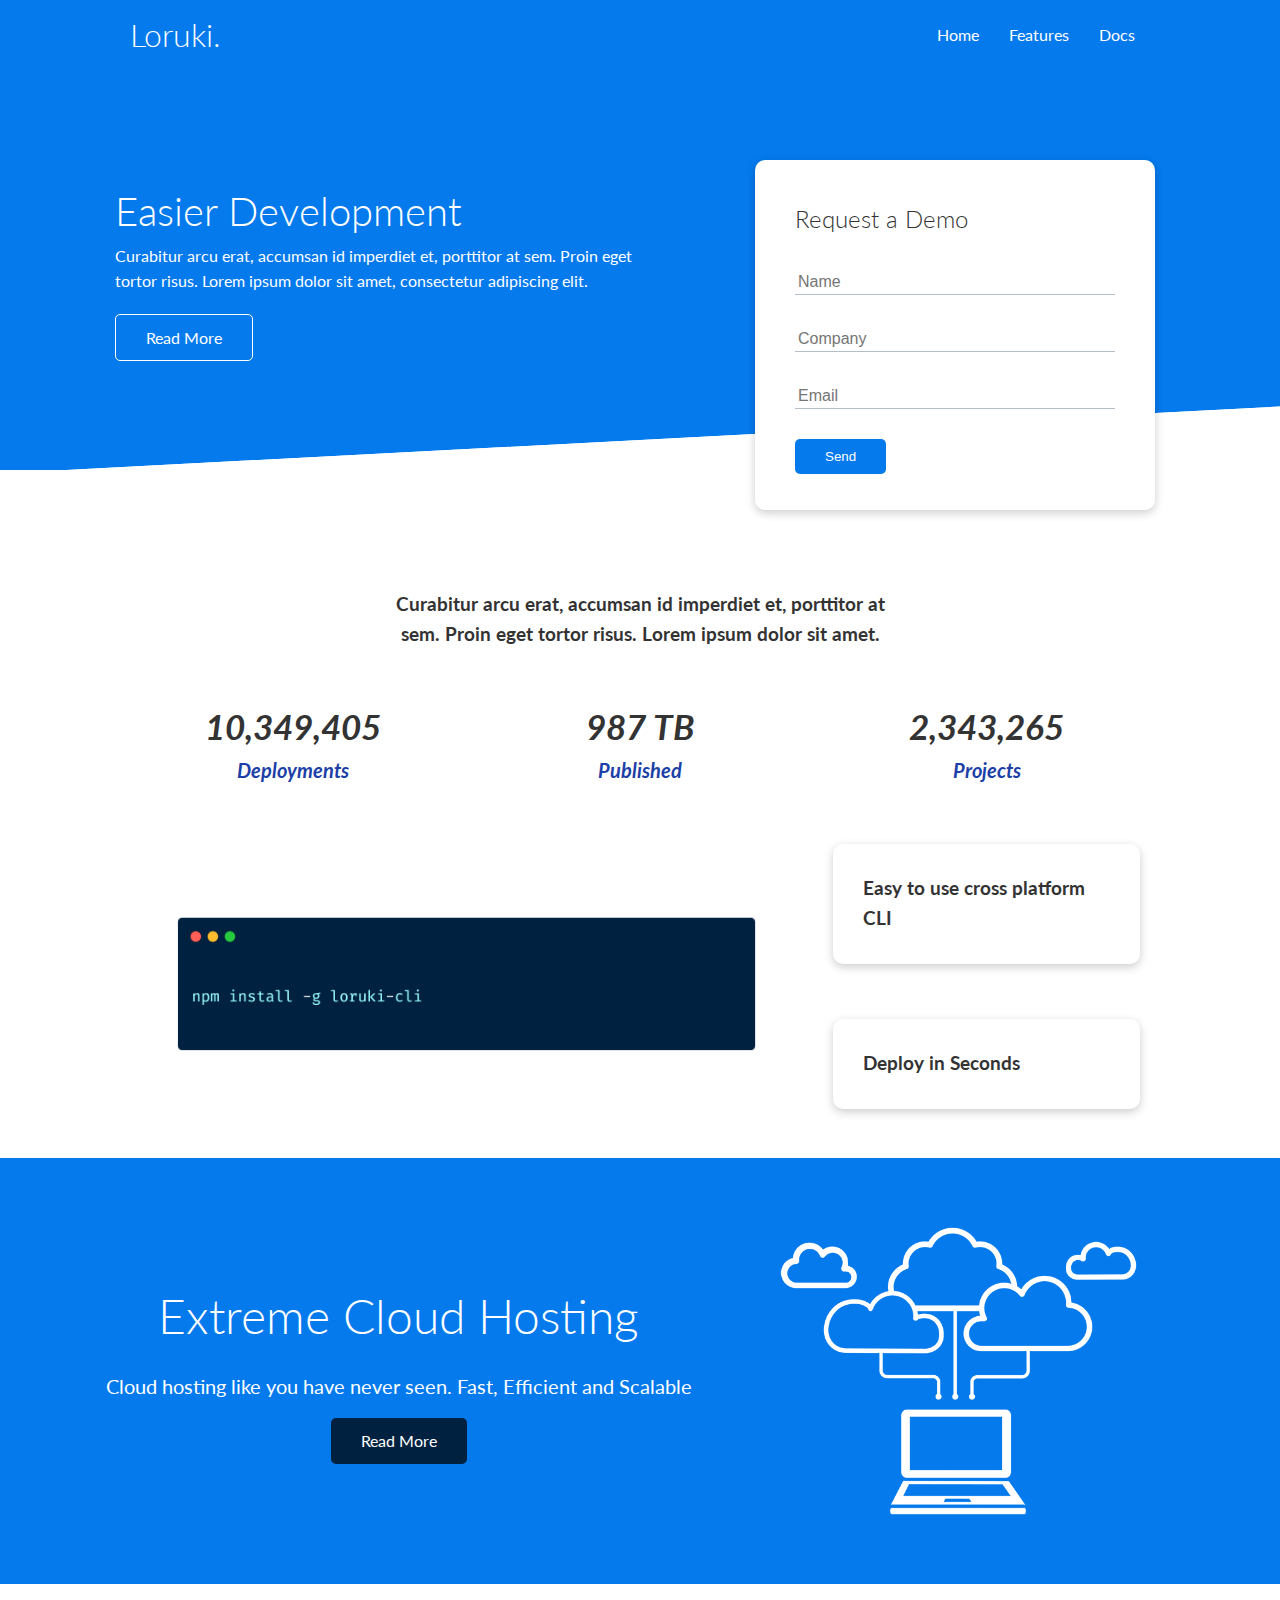
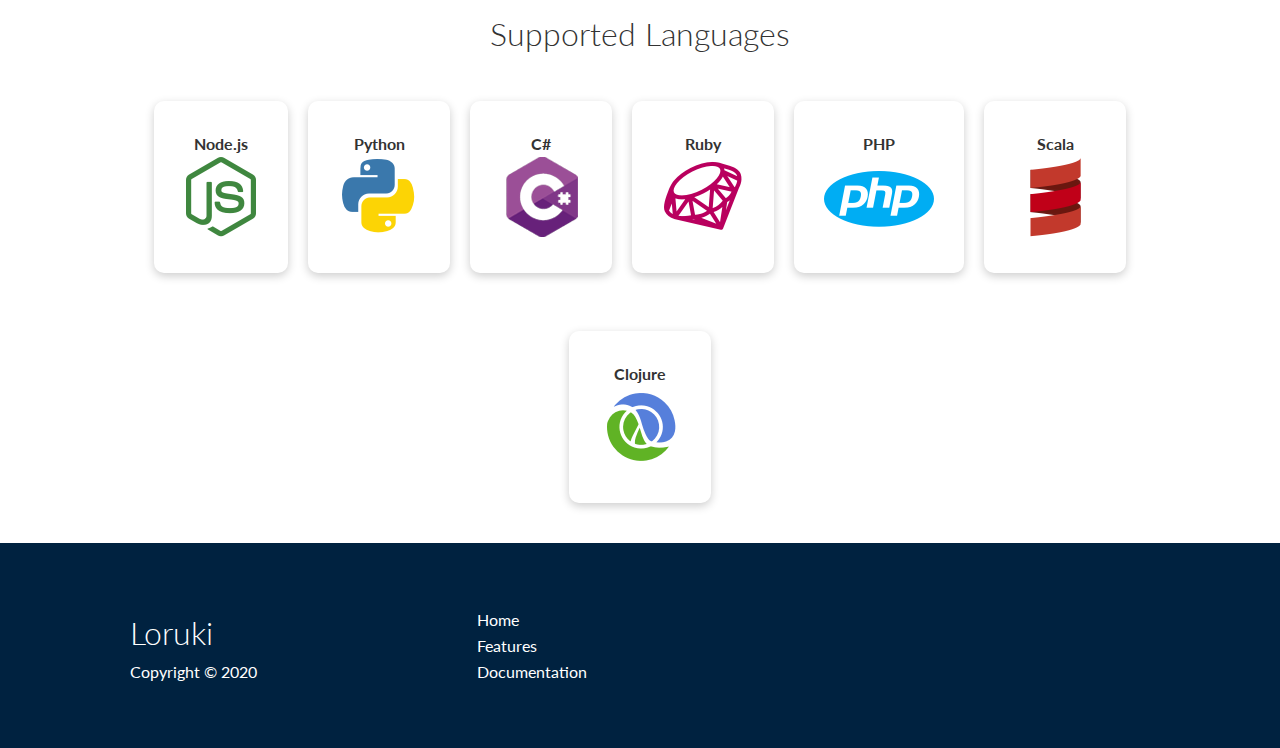
==== index.html @ c850ba3a "Initial Commit A" ====
<!DOCTYPE html>
<html lang="en">
<head>
    <meta charset="UTF-8">
    <meta name="viewport" content="width=device-width, initial-scale=1.0">
    <link rel="stylesheet" href="https://cdnjs.cloudflare.com/ajax/libs/font-awesome/5.15.3/css/all.min.css" integrity="sha512-iBBXm8fW90+nuLcSKlbmrPcLa0OT92xO1BIsZ+ywDWZCvqsWgccV3gFoRBv0z+8dLJgyAHIhR35VZc2oM/gI1w==" crossorigin="anonymous" />
    <title>Loruki | Cloud hosting for everyone</title>   
    <link rel="stylesheet" href="utilities.css">
    <link rel="stylesheet" href="style.css">
</head>

<body>
    <!-- NavBar -->
    <div class="navbar">
        <div class="container flex">
            <h1 class="logo">Loruki.</h1>
            <nav>
                <ul>
                    <li><a href="index.html">Home</a></li>
                    <li><a href="features.html">Features</a></li>
                    <li><a href="docs.html">Docs</a></li>
                </ul>
            </nav>
        </div>

    </div>

    <!-- Showcase -->
    <section class="showcase">
        <div class="container grid">
            <div class="showcase-text">
                <h1>Easier Development</h1>
                <p>
                    Curabitur arcu erat, accumsan id imperdiet et, porttitor at sem. Proin eget tortor risus. 
                    Lorem ipsum dolor sit amet, consectetur adipiscing elit. 
                    <!--Curabitur non nulla sit amet nisl tempus convallis quis ac lectus.-->
                </p>
                <a href="features.html" class="btn btn-outline">Read More</a>
            </div>

            <div class="showcase-form card">
                <h2> Request a Demo</h2>
                <form name="contact" method="POST" netlify-honeypot="bot-field" data-netlify="true">
                    <input type="hidden" name="form-name" value="contact">
                    <p class="hidden">
                        <label>Don’t fill this out if you’re human: <input name="bot-field" /></label>
                      </p>
                    <div class="form-control">
                        <input type="text" name="name" placeholder="Name" required>
                    </div>
                    <div class="form-control">
                        <input type="text" name="company" placeholder="Company" required>
                    </div>
                    <div class="form-control">
                        <input type="email" name="email" placeholder="Email" required>
                    </div>
                    <input type="submit" value="Send" class="btn btn-primary">
                </form>
            </div>
        </div>
    </section>

    <!--Stats-->
    <section class="stats">
        <div class="container">
            <h3 class="stats-heading text-center my-1">
                Curabitur arcu erat, accumsan id imperdiet et, porttitor at sem. 
                Proin eget tortor risus. Lorem ipsum dolor sit amet.
            </h3>

            <div class="grid grid-3 text-center my-4">
                <div>
                    <i class="fas fa-server fa-3x">
                        <h3>10,349,405</h3>
                        <p class="text-secondary">Deployments</p>
                    </i>
                </div>
                <div>
                    <i class="fas fa-upload fa-3x">
                        <h3>987 TB</h3>
                        <p class="text-secondary">Published</p>
                    </i>
                </div>
                <div>
                    <i class="fas fa-project-diagram fa-3x">
                        <h3>2,343,265</h3>
                        <p class="text-secondary">Projects</p>
                    </i>
                </div>
            </div>
        </div>
    </section>

    <!-- CLI -->

    <section class="cli">
        <div class="container grid">
            <img src="images/cli.png" alt="">
            <div class="card">
                <h3> Easy to use cross platform CLI</h3>
            </div>
            <div class="card">
                <h3>Deploy in Seconds</h3>
            </div>
        </div>
    </section>

    <!-- Cloud -->
    <section class="cloud bg-primary my-2 py-2">
        <div class="container grid">
            <div class="text-center">
                <h2 class="lg">Extreme Cloud Hosting</h2>
                <p class="lead my-1">Cloud hosting like you have never seen. 
                    Fast, Efficient and Scalable</p>
                    <a href="features.html" class="btn btn-dark">Read More</a>
            </div>
            <img src="images/cloud.png" alt="">
        </div>
    </section>

    <!-- Languages -->

    <section class="languages">
        <h2 class="md text-center my-2">
            Supported Languages
        </h2>
        <div class="container flex">
            <div class="card">
                <h4>Node.js</h4>
                <img src="images/logos/node.png" alt="">
            </div>
            <div class="card">
                <h4>Python</h4>
                <img src="images/logos/python.png" alt="">
            </div>
            <div class="card">
                <h4>C#</h4>
                <img src="images/logos/csharp.png" alt="">
            </div>
            <div class="card">
                <h4>Ruby</h4>
                <img src="images/logos/ruby.png" alt="">
            </div>
            <div class="card">
                <h4>PHP</h4>
                <img src="images/logos/php.png" alt="">
            </div>
            <div class="card">
                <h4>Scala</h4>
                <img src="images/logos/scala.png" alt="">
            </div>
            <div class="card">
                <h4>Clojure</h4>
                <img src="images/logos/clojure.png" alt="">
            </div> 
        </div>
    </section>


    <!-- Footer -->
    <footer class="footer bg-dark py-5">
        <div class="container grid grid-3">
            <div>
                <h1>Loruki</h1>
                <p>Copyright &copy; 2020</p>
            </div>
            <nav>
                <ul>
                    <li><a href="index.html">Home</a></li>
                    <li><a href="features.html">Features</a></li>
                    <li><a href="docs.html">Documentation</a></li>
                </ul>
            </nav>

            <div class="social">
                <a href="#"><i class="fab fa-github fa-2x"></i></a>
                <a href="#"><i class="fab fa-facebook fa-2x"></i></a>
                <a href="#"><i class="fab fa-instagram fa-2x"></i></a>
                <a href="#"><i class="fab fa-twitter fa-2x"></i></a>
            </div>
        </div>
    </footer>
</body>

</html>
---- utilities.css ----
.container {
    max-width: 1100px;
    margin: 0 auto;
    overflow: auto;
    padding: 0 40px;
}

.card {
background-color: #fff;
border-radius: 10px;
box-shadow: 0 3px 10px rgba(0,0,0,0.2);
padding: 30px;
margin: 10px;
color: #333;
}

.btn {
    display: inline-block;
    padding: 10px 30px;
    cursor: pointer;
    background: var(--primary-color);
    color: #fff;
    border: none;
    border-radius: 5px;
    text-align: center;
}

.btn-outline {
    background-color: transparent;
    border: 1px #fff solid;
    margin-top: 20px;
}

.btn:hover {
    transform: scale(0.95);
}

/* Backgrounds & Colored Buttons */

.bg-primary, 
.btn-primary {
    background-color: var(--primary-color);
    color: #fff;
}

.bg-secondary, 
.btn-secondary {
    background-color: var(--secondary-color);
    color: #fff;
}

.bg-dark, 
.btn-dark {
    background-color: var(--dark-color);
    color: #fff;
}

.bg-light, 
.btn-light {
    background-color: var(--light-color);
    color: #333;
}

.bg-primary a, 
.btn-primary a,
.bg-secondary a, 
.btn-secondary a,
.bg-dark a, 
.btn-dark a {
    color: #fff;
}

/*Text colors */

.text-primary {
    color: var(--primary-color);
}

.text-secondary {
    color: var(--secondary-color);
}

.text-dark {
    color: var(--dark-color);
}

.text-light {
    color: var(--light-color);
}

/* Text Sizes */

.lead {
    font-size: 20px;
}

.sm {
    font-size: 1rem;
}

.md {
    font-size: 2rem;
}

.lg {
    font-size: 3rem;
}

.xl {
    font-size: 4rem;
}

.text-center {
    text-align: center;
}

/* Alert */

.alert {
    background-color: var(--light-color);
    padding: 10px 20px;
    font-weight: bold;
    margin: 15px 0;
}

.alert i {
    margin-right: 10px;
}

.alert-success {
    background-color: var(--success-color);
    color: #fff;
}

.alert-error {
    background-color: var(--error-color);
    color: #fff;
}

.flex {
    display: flex;
    justify-content: center;
    align-items: center;
    height: 100%;;
}

.grid {
    display: grid;
    grid-template-columns: repeat(2, 1fr);
    gap: 20px;
    justify-content: center;
    align-items: center;
    height: 100%;
}

.grid-3 {
    grid-template-columns: repeat(3, 1fr);
}

/* Margin */

.my-1 {
    margin: 1rem 0;
}

.my-2 {
    margin: 1.5rem 0;
}
.my-3 {
    margin: 2rem 0;
}
.my-4 {
    margin: 3rem 0;
}
.my-5 {
    margin: 4em 0;
}


.m-1 {
    margin: 1rem;
}

.m-2 {
    margin: 1.5rem;
}
.m-3 {
    margin: 2rem;
}
.m-4 {
    margin: 3rem;
}
.m-5 {
    margin: 4em;
}

/* Padding */

.py-1 {
    padding: 1rem 0;
}

.py-2 {
    padding: 1.5rem 0;
}
.py-3 {
    padding: 2rem 0;
}
.py-4 {
    padding: 3rem 0;
}
.py-5 {
    padding: 4em 0;
}


.p-1 {
    padding: 1rem;
}

.p-2 {
    padding: 1.5rem;
}
.p-3 {
    padding: 2rem;
}
.p-4 {
    padding: 3rem;
}
.p-5 {
    padding: 4em;
}
---- style.css ----
@import url('https://fonts.googleapis.com/css2?family=Lato:wght@300&display=swap');


:root {
    --primary-color: #047aed;
    --secondary-color: #1c3fa8;
    --light-color: #f4f4f4;
    --dark-color: #002240;
    --success-color: #5cb85c;
    --error-color: #d9534f;
}

* {
    box-sizing: border-box;
    padding: 0;
    margin: 0;
}

body {
    font-family: 'lato', sans-serif;
    color: #333;
    line-height: 1.6;
}

ul {
    list-style-type: none;
}

a {
    text-decoration: none;
    color: #333;
}

h1, h2 {
    font-weight:300;
    line-height: 1,2;
    margin: 10px, 0;
}

p {
    margin: 10px, 0;
}

img {
    width: 100%;
}

code, pre {
    background-color: #333;
    color: #fff;
    margin: 10px 0;
    padding: 10px;
}

.hidden {
    visibility: hidden;
    height: 0;
}

.navbar {
    background-color: var(--primary-color);
    color: #fff;
    height: 70px;
}

.navbar ul {
    display: flex;
}

.navbar a {
    color: #fff;
    padding: 10px;
    margin: 0 5px;
}

.navbar a:hover {
    border-bottom: 2px #fff solid;
}

.navbar .flex {
    justify-content: space-between;
}

/* Showcase */
.showcase {
    height: 400px;
    background-color: var(--primary-color);
    color: #fff;
    position: relative;
}

.showcase h1 {
    font-size: 40px;
}

.showcase p {
    margin: 20px, 0;
}

.showcase .grid {
    overflow: visible;
    grid-template-columns: 55% 45%;
    gap: 30px;
}

.showcase-text {
    animation: slideInFromLeft 1s ease-in;
}

.showcase-form {
    position: relative;
    top: 65px;
    height: 350px;
    width: 400px;
    padding: 40px;
    z-index: 100;
    justify-self: flex-end;
    animation: slideInFromRight 1s ease-in;
}

.showcase-form .form-control {
    margin: 30px 0;
}

.showcase-form input[type='text'],
.showcase-form input[type='email'] {
    border: 0;
    border-bottom: 1px solid #b4becb;
    width: 100%;
    padding: 3px;
    font-size: 16px;
}

.showcase-form input:focus {
    outline: none;
}

.showcase::before,
.showcase::after {
    content: '';
    position: absolute;
    height: 100px;
    bottom: -70px;
    right: 0;
    left: 0;
    background: #fff;
    transform: skewY(-3deg);
    -webkit-transform: skewY(-3deg);
    -moz-transform: skewY(-3deg);
    -ms-transform: skewY(-3deg);
}

/* stats */

.stats {
    padding-top: 120px;
    animation: slideInFromBottom 1s ease-in;
}

.stats-heading {
    max-width:500px;
    margin: auto;
}

.stats .grid h3 {
    font-size:  35px;
}

.stats .grid p {
    font-size: 20px;
    font-weight: bold;
}

/* CLI */

.cli .grid {
    grid-template-columns: repeat(3, 1fr);
    grid-template-rows: repeat(2, 1fr);
}

.cli .grid > *:first-child {
    grid-column: 1 / span 2;
    grid-row: 1 / span 2;
}

/* Cloud */
.cloud .grid {
    grid-template-columns: 4fr 3fr;
    padding: 30px 0;
}

/* Languages */

.languages .flex{
    flex-wrap: wrap;
}

.languages .card{
    text-align: center;
    margin: 18px 10px 40px;
    transition: transform 0.3s ease-in;
}

.language .card .h4 {
    font-size: 20px;
    margin-bottom: 10px;
    font-weight: bold;
}

.languages .card:hover {
    transform: translateY(-15px);
}

/* Features */

.features-head img {
    width: 200px;
    justify-self: flex-end;
}

.features-sub-head img {
    width: 300px;
    justify-self: flex-end;
}

.features-main .card > i {
    margin-right: 20px;
}

.features-main .grid {
    padding: 30px;
}

.features-main .grid > *:first-child {
    grid-column: 1 / span 3;
}

.features-main .grid > *:nth-child(2) {
    grid-column: 1 / span 2;
}

/* Documentation */

.docs-head img {
    width: 200px;
    justify-self: flex-end;
}

.docs-main h3 {
    margin: 20px 0;
}

.docs-main .grid {
    grid-template-columns: 1fr 2fr;
    align-items: flex-start;
}

.docs-main .grid .card .btn {
    margin-top: 10px;
}

.docs-main nav li {
    font-size: 17px;
    padding-bottom: 5px;
    margin-bottom: 5px;
    border-bottom: 1px #ccc solid;
}

.docs-main a:hover{
    font-weight: bold;
}

/* Footer */
.footer .social a {
    margin: 0 10px;
}

/* Animations */

@keyframes slideInFromLeft {
    0% {
        transform: translateX(-100%);
    }

    100% {
        transform: translateX(0);
    }
}

@keyframes slideInFromRight {
    0% {
        transform: translateX(100%);
    }

    100% {
        transform: translateX(0);
    }
}
@keyframes slideInFromTop {
    0% {
        transform: translateY(-100%);
    }

    100% {
        transform: translateX(0);
    }
}
@keyframes slideInFromBottom {
    0% {
        transform: translateY(100%);
    }

    100% {
        transform: translateX(0);
    }
}

/* Tablets & Under */
@media(max-width: 768px) {
    .grid,
    .showcase .grid,
    .stats .grid,
    .cli .grid,
    .cloud .grid,
    .features-main .grid,
    .docs-main .grid {
        grid-template-columns: 1fr;
        grid-template-rows: 1fr;
    }

    .showcase {
        height: auto;
    }

    .showcase-text {
        text-align: center;
        margin-top: 40px;
        animation: slideInFromTop 1s ease-in;
    }

    .showcase-form {
        justify-self: center;
        margin: auto;
        animation: slideInFromBottom 1s ease-in;
    }

    .cli .grid > *:first-child {
        grid-column: 1;
        grid-row: 1;
    }

    .features-head,
    .features-sub-head,
    .docs-head {
        text-align: center;
    }

    .features-head img,
    .features-sub-head img,
    .docs-head img {
        justify-self: center;
    }

    .features-main .grid > *:first-child,
    .features-main .grid > *:nth-child(2) {
        grid-column: 1;

    }

}


/* Mobile */
@media(max-width: 500px) {
    .navbar {
        height: 110px;
    }

    .navbar .flex {
        flex-direction: column;
    }

    .navbar ul {
        padding: 10px;
        background-color: rgba(0,0,0,0.1);
        border-radius: 5px;
    }
}
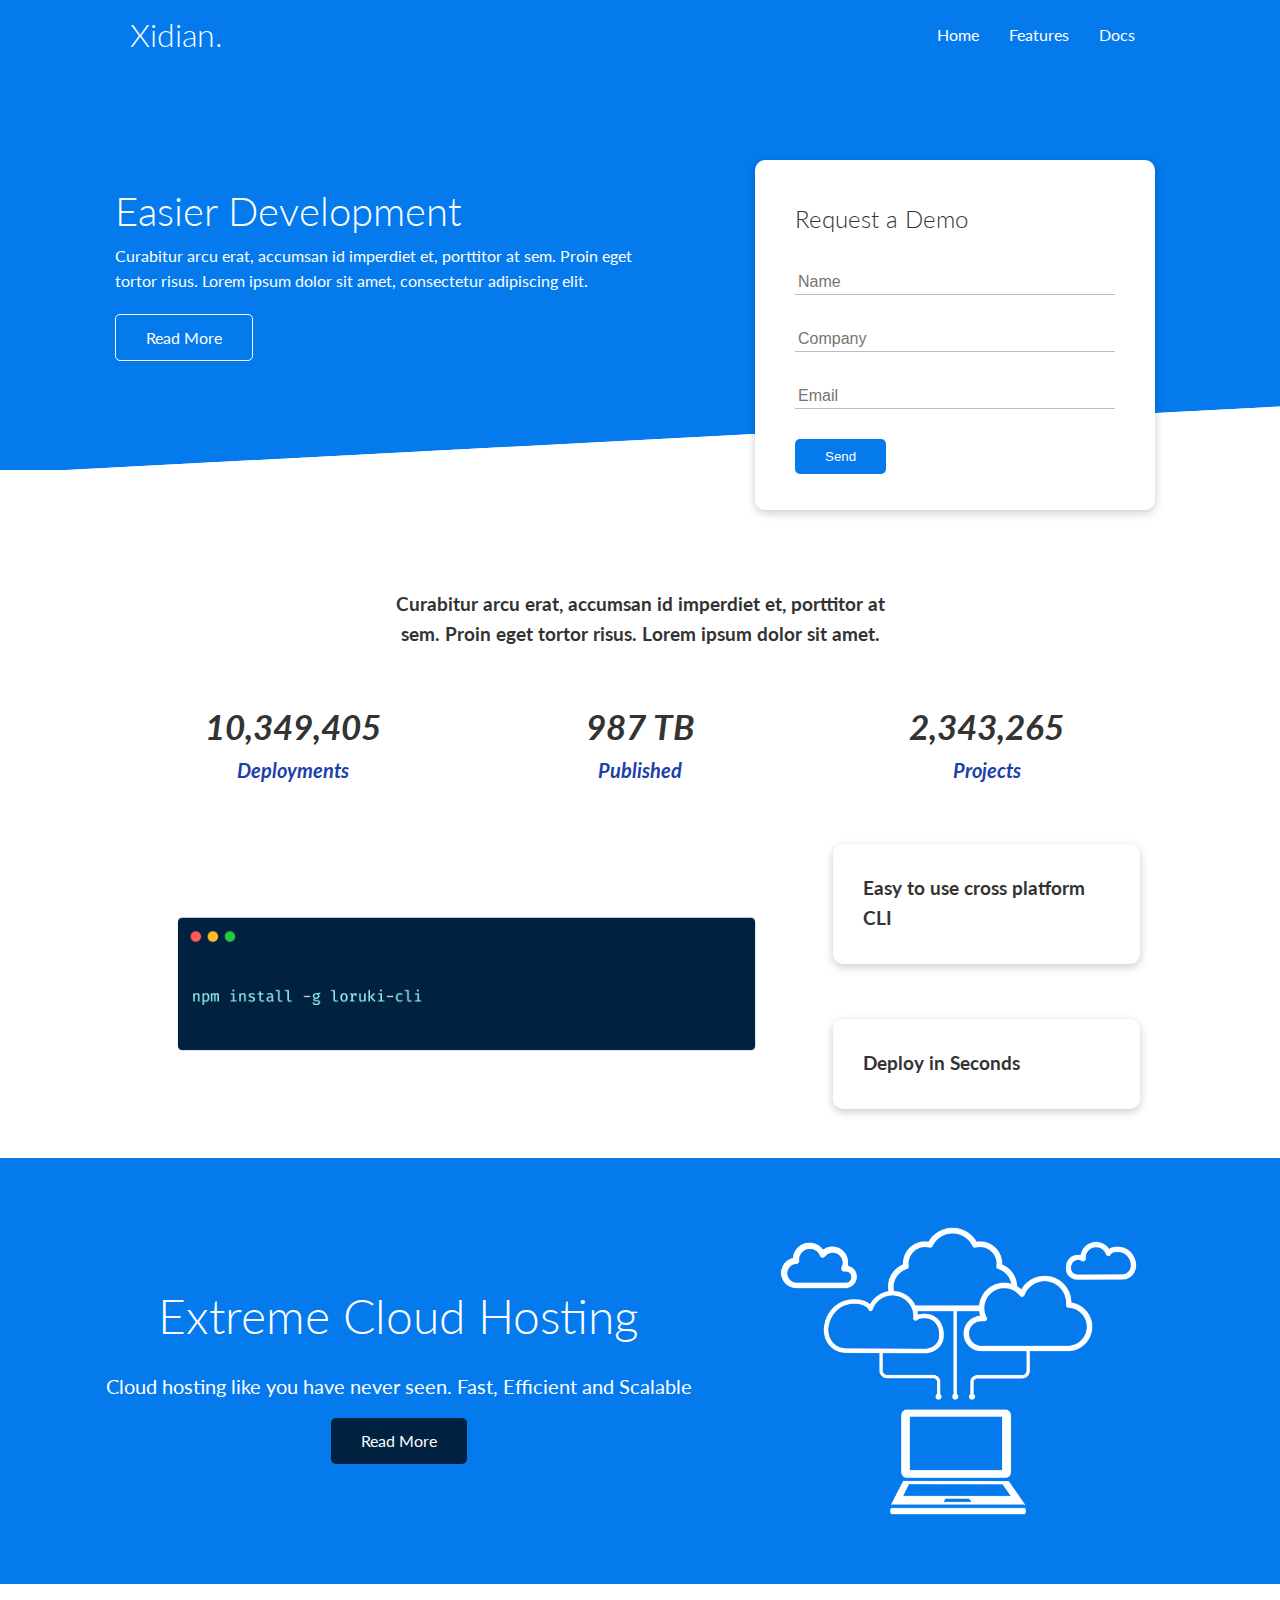
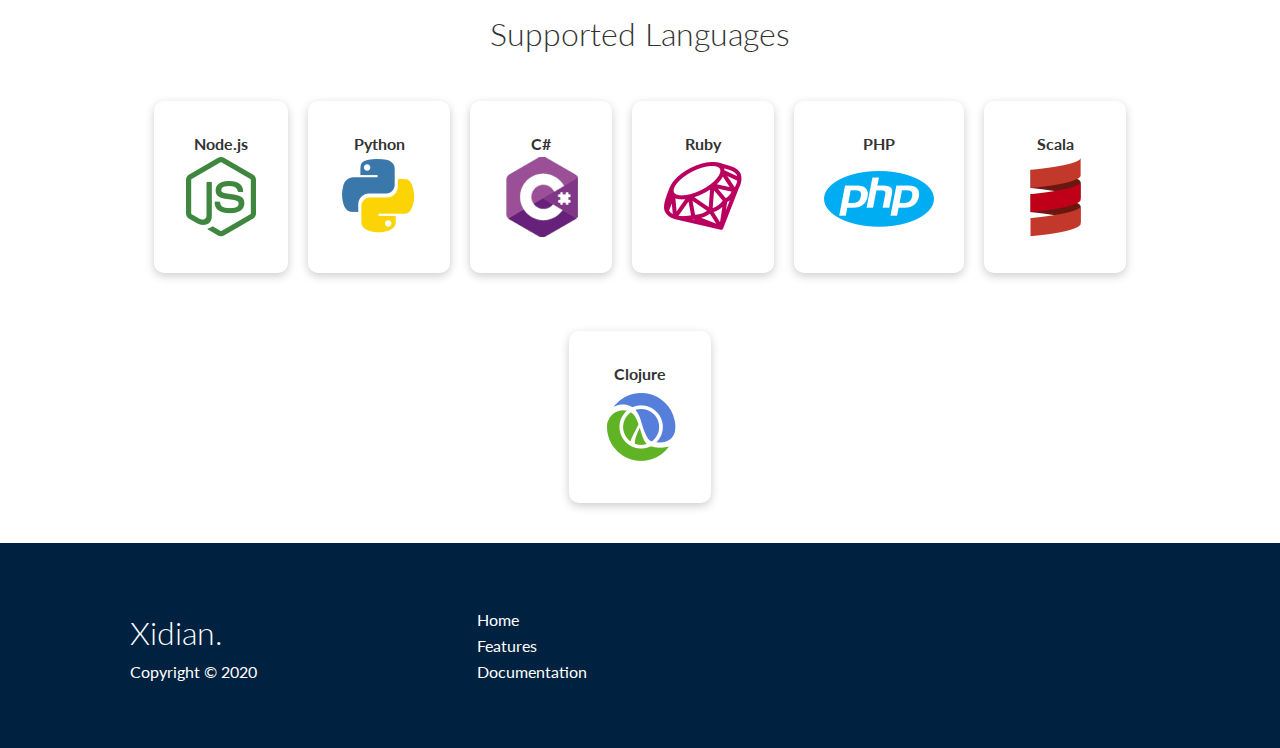
==== commit 1f80b64c: "Update index.html" ====
--- a/index.html
+++ b/index.html
@@ -13,7 +13,7 @@
     <!-- NavBar -->
     <div class="navbar">
         <div class="container flex">
-            <h1 class="logo">Loruki.</h1>
+            <h1 class="logo">Xidian.</h1>
             <nav>
                 <ul>
                     <li><a href="index.html">Home</a></li>
@@ -161,7 +161,7 @@
     <footer class="footer bg-dark py-5">
         <div class="container grid grid-3">
             <div>
-                <h1>Loruki</h1>
+                <h1>Xidian.</h1>
                 <p>Copyright &copy; 2020</p>
             </div>
             <nav>
@@ -182,4 +182,4 @@
     </footer>
 </body>
 
-</html>+</html>
